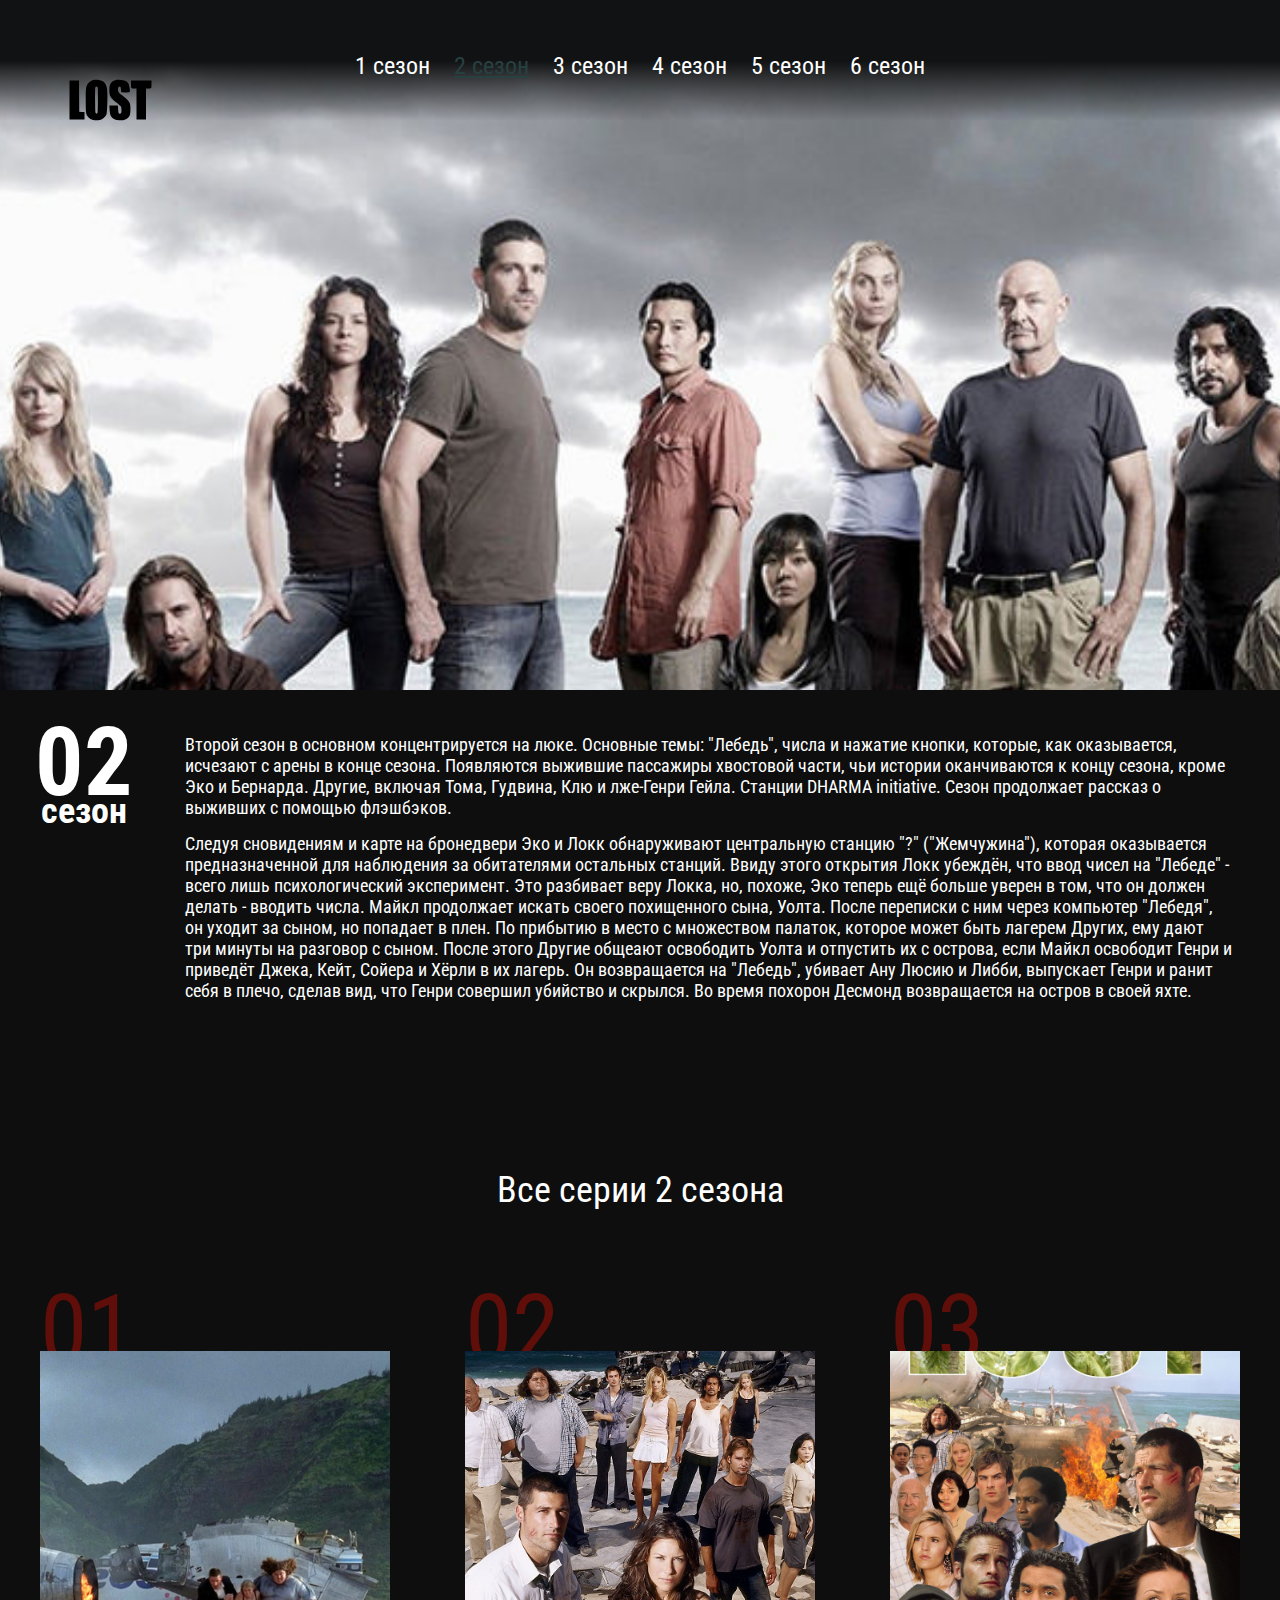
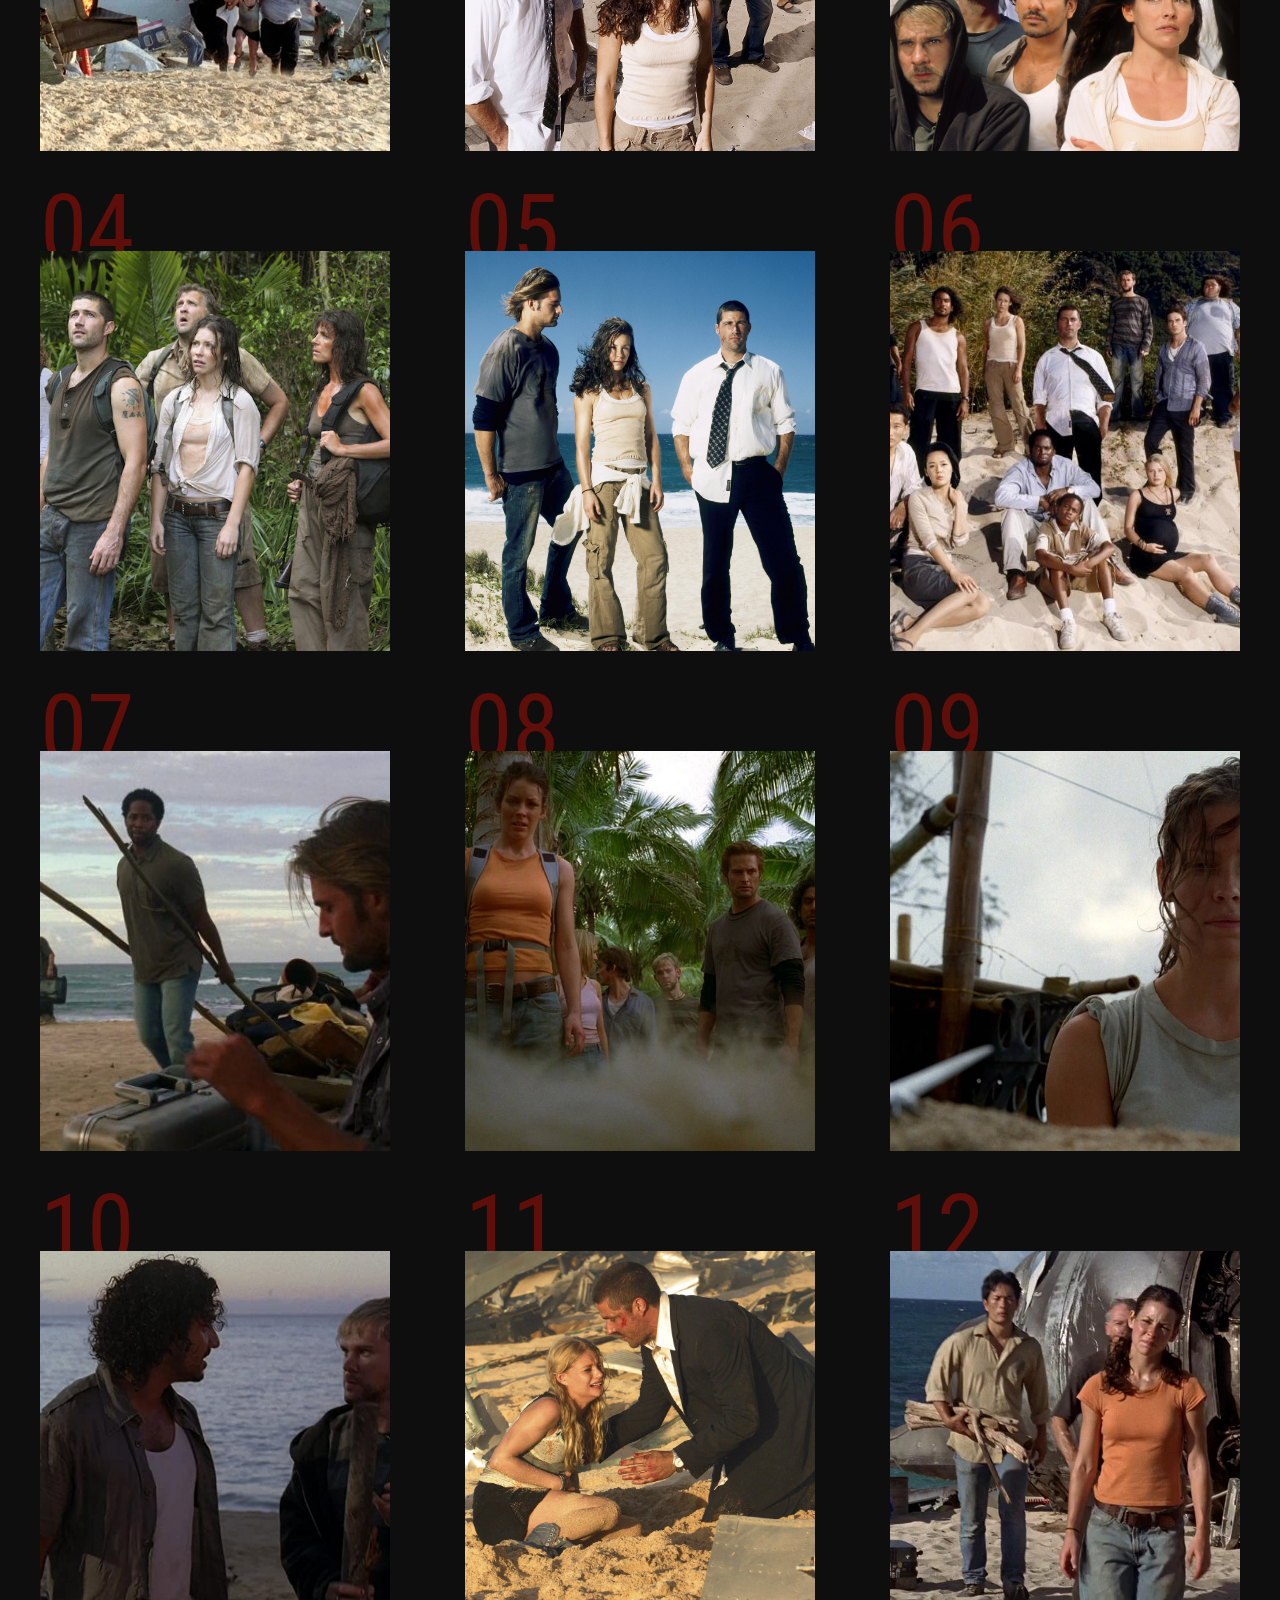
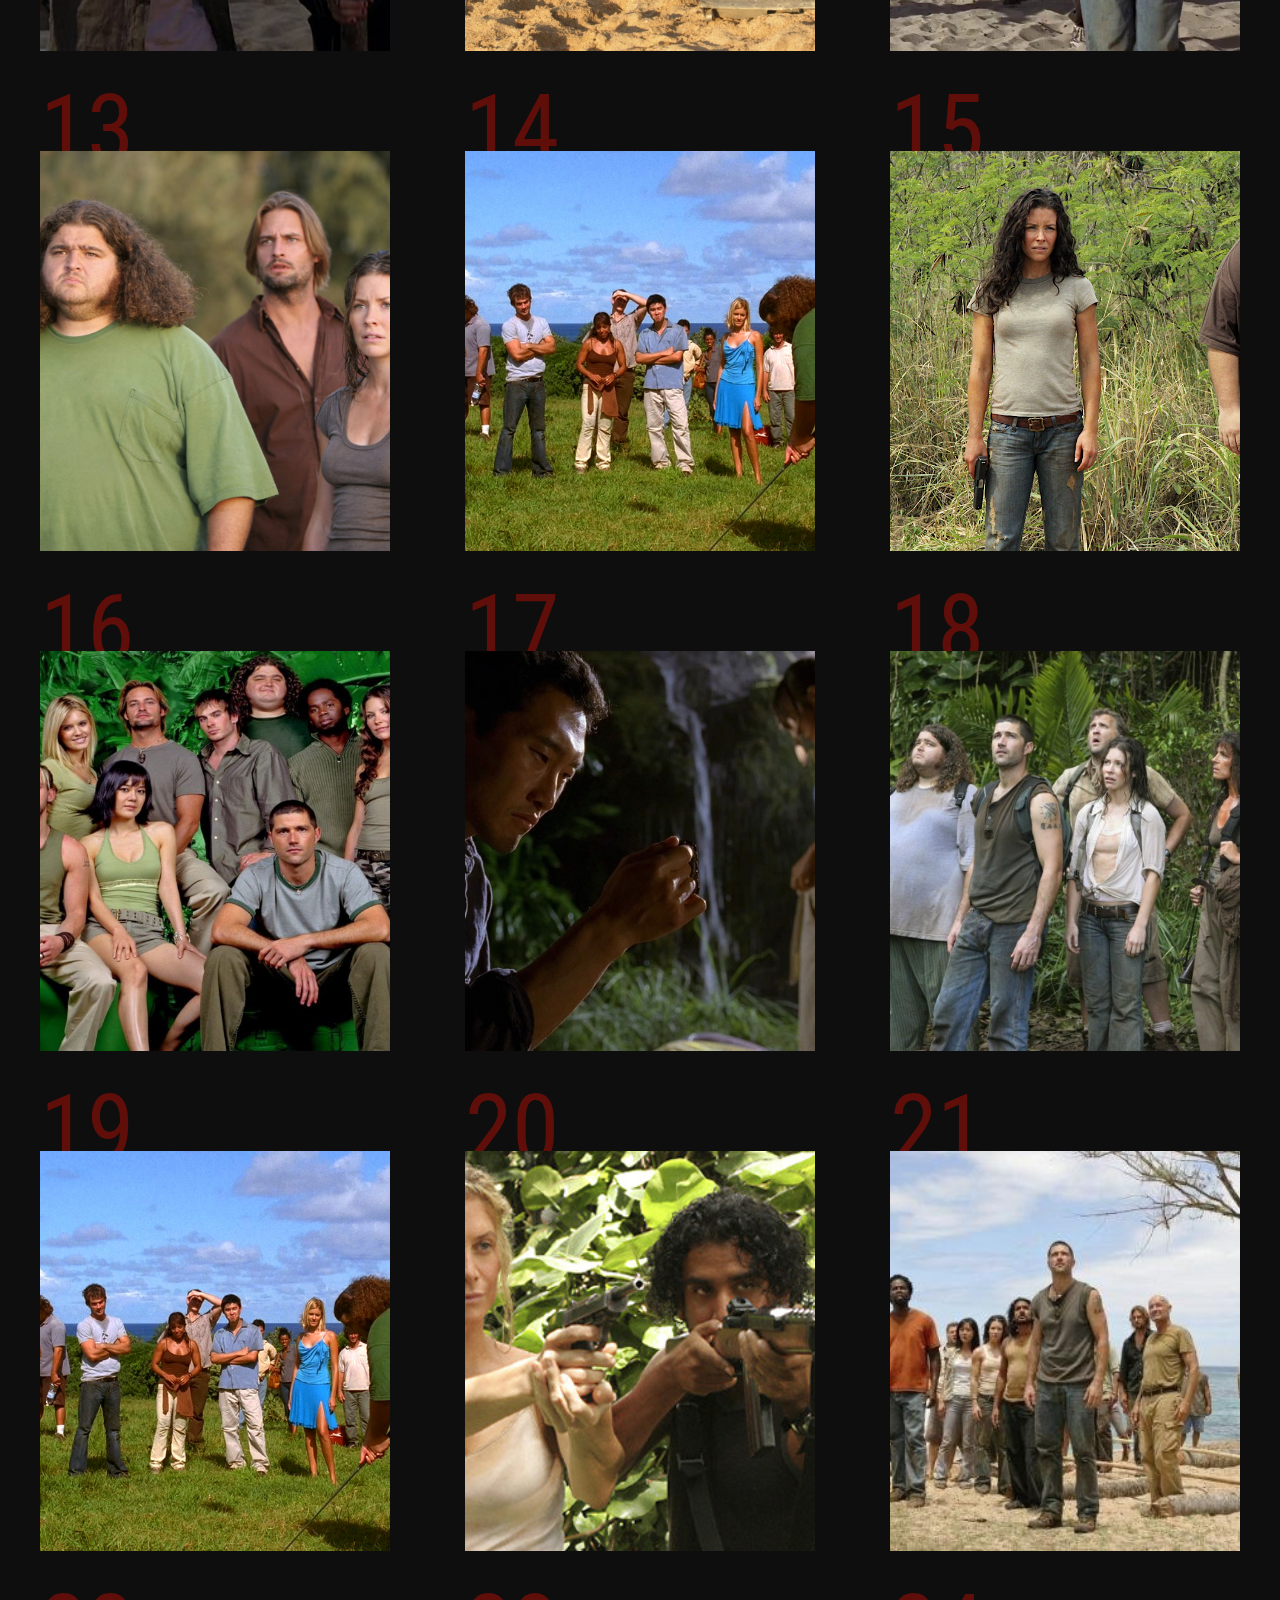
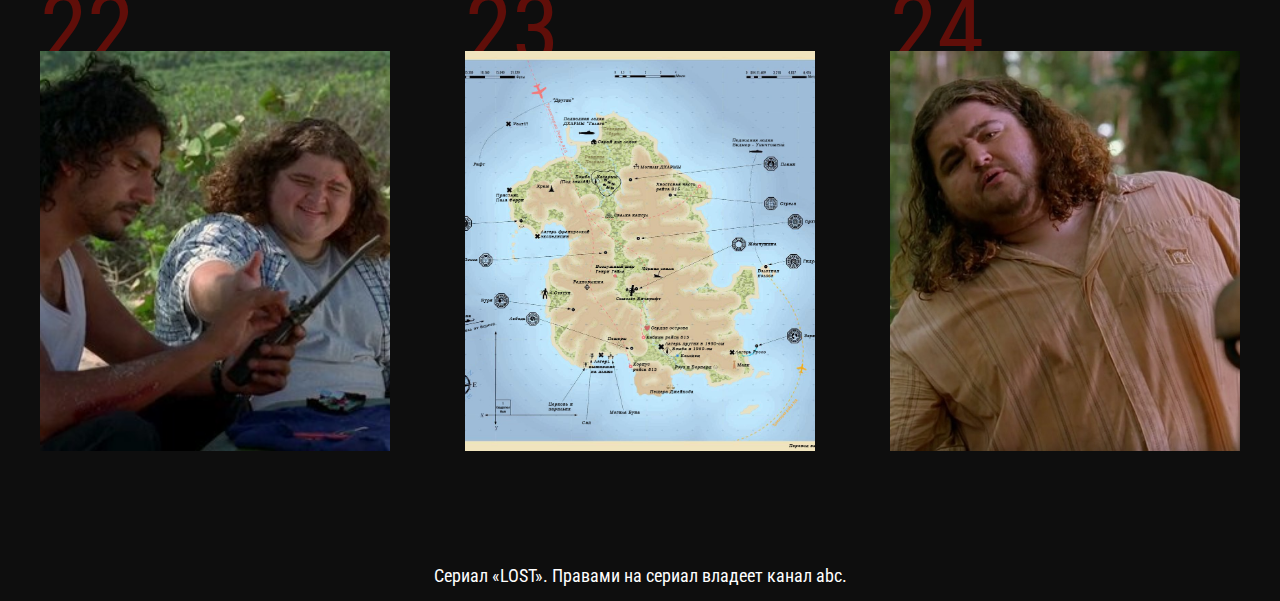
==== season-2.html @ 95870f81 "first release" ====
<!DOCTYPE html>
<html lang="ru">
<head>
	<meta charset="UTF-8">
	<meta name="viewport" content="width=device-width, initial-scale=1.0">
	<title>LOST</title>
		<link rel="stylesheet" href="css/reset.css">
	  <link rel="stylesheet" href="css/jquery.fancybox.css">
	  <link rel="stylesheet" href="css/style.css">
	  <link href="https://fonts.googleapis.com/css2?family=Roboto+Condensed:ital,wght@0,400;0,700;1,300&display=swap" rel="stylesheet"> 
</head>
<body>
	<header class=" page-header">
		<nav class="menu">
			<div class="menu__container">
				<button class="menu__btn"></button>
				<a href="index.html" class="page-logo">
					<img src="images/page-logo.svg" alt="logo">
				</a>
		      	<ul class="menu__list">
			        <li class="menu__list-item">
			          	<a class="menu__list-link " href="season-1.html">1 сезон </a>
			        </li>
			        <li class="menu__list-item">
			          	<a class="menu__list-link menu__list-link--active" href="#">2 сезон </a>
			        </li>
			        <li class="menu__list-item">
			          	<a class="menu__list-link" href="season-3.html">3 сезон </a>
			        </li>
			        <li class="menu__list-item">
			          	<a class="menu__list-link" href="season-4.html">4 сезон </a>
			        </li>
			        <li class="menu__list-item">
			          	<a class="menu__list-link" href="season-5.html">5 сезон </a>
			        </li>
			        <li class="menu__list-item">
			          	<a class="menu__list-link" href="season-6.html">6 сезон </a>
			        </li>        
		      	</ul>
			</div>
			
    	</nav>
    	<div class="season-info">
    		<div class="season-info__num">
    			02
    			<span>сезон </span>
    		</div>
    		<div class="season-info__text">
    			<p>
					Второй сезон в основном концентрируется на люке. Основные темы:

					"Лебедь", числа и нажатие кнопки, которые, как оказывается, исчезают с арены в конце сезона.
					Появляются выжившие пассажиры хвостовой части, чьи истории оканчиваются к концу сезона, кроме Эко и Бернарда.
					Другие, включая Тома, Гудвина, Клю и лже-Генри Гейла.
					Станции DHARMA initiative.
					Сезон продолжает рассказ о выживших с помощью флэшбэков.
    			</p>
    			<p>
					Следуя сновидениям и карте на бронедвери Эко и Локк обнаруживают центральную станцию "?" ("Жемчужина"), которая оказывается предназначенной для наблюдения за обитателями остальных станций. Ввиду этого открытия Локк убеждён, что ввод чисел на "Лебеде" - всего лишь психологический эксперимент. Это разбивает веру Локка, но, похоже, Эко теперь ещё больше уверен в том, что он должен делать - вводить числа. Майкл продолжает искать своего похищенного сына, Уолта. После переписки с ним через компьютер "Лебедя", он уходит за сыном, но попадает в плен. По прибытию в место с множеством палаток, которое может быть лагерем Других, ему дают три минуты на разговор с сыном. После этого Другие общеают освободить Уолта и отпустить их с острова, если Майкл освободит Генри и приведёт Джека, Кейт, Сойера и Хёрли в их лагерь. Он возвращается на "Лебедь", убивает Ану Люсию и Либби, выпускает Генри и ранит себя в плечо, сделав вид, что Генри совершил убийство и скрылся. Во время похорон Десмонд возвращается на остров в своей яхте.
				</p>
    		</div>
    	</div>
	</header>
	<section class="seasons section-page">
	    <div class="container">
	      <h3 class="title">
	        Все серии 2 сезона
	      </h3>
	      <ol class="seasons__inner">
	        <li class="seasons__item" style="background-image: url('images/serie1-1.jpg');">
	          <a class="seasons__link" data-fancybox='gallery' href="https://www.youtube.com/watch?v=a7GkdaLSxeQ">Смотреть</a>
	        </li>
	        <li class="seasons__item" style="background-image: url('images/serie1-2.jpg');">
	          <a class="seasons__link" data-fancybox='gallery' href="https://www.youtube.com/watch?v=a7GkdaLSxeQ">Смотреть</a>
	        </li>
	        <li class="seasons__item" style="background-image: url('images/serie1-3.jpg');">
	          <a class="seasons__link" data-fancybox='gallery' href="https://www.youtube.com/watch?v=a7GkdaLSxeQ">Смотреть</a>
	        </li>
	        <li class="seasons__item" style="background-image: url('images/serie1-4.jpg');">
	          <a class="seasons__link" data-fancybox='gallery' href="https://www.youtube.com/watch?v=a7GkdaLSxeQ">Смотреть</a>
	        </li>
	        <li class="seasons__item" style="background-image: url('images/serie1-5.jpg');">
	          <a class="seasons__link" data-fancybox='gallery' href="https://www.youtube.com/watch?v=a7GkdaLSxeQ">Смотреть</a>
	        </li>
	        <li class="seasons__item" style="background-image: url('images/serie1-6.jpg');">
	          <a class="seasons__link" data-fancybox='gallery' href="https://www.youtube.com/watch?v=a7GkdaLSxeQ">Смотреть</a>
	        </li>
	        <li class="seasons__item" style="background-image: url('images/serie1-7.jpg');">
	          <a class="seasons__link" data-fancybox='gallery' href="https://www.youtube.com/watch?v=a7GkdaLSxeQ">Смотреть</a>
	        </li>
	        <li class="seasons__item" style="background-image: url('images/serie1-8.jpg');">
	          <a class="seasons__link" data-fancybox='gallery' href="https://www.youtube.com/watch?v=a7GkdaLSxeQ">Смотреть</a>
	        </li>
	        <li class="seasons__item" style="background-image: url('images/serie1-9.jpg');">
	          <a class="seasons__link" data-fancybox='gallery' href="https://www.youtube.com/watch?v=a7GkdaLSxeQ">Смотреть</a>
	        </li>
	        <li class="seasons__item" style="background-image: url('images/serie1-10.jpg');">
	          <a class="seasons__link" data-fancybox='gallery' href="https://www.youtube.com/watch?v=a7GkdaLSxeQ">Смотреть</a>
	        </li>
			  <li class="seasons__item" style="background-image: url('images/serie1-11.jpg');">
				  <a class="seasons__link" data-fancybox='gallery' href="https://www.youtube.com/watch?v=a7GkdaLSxeQ">Смотреть</a>
			  </li>
			  <li class="seasons__item" style="background-image: url('images/serie1-12.jpg');">
				  <a class="seasons__link" data-fancybox='gallery' href="https://www.youtube.com/watch?v=a7GkdaLSxeQ">Смотреть</a>
			  </li>
			  <li class="seasons__item" style="background-image: url('images/serie1-13.jpg');">
				  <a class="seasons__link" data-fancybox='gallery' href="https://www.youtube.com/watch?v=a7GkdaLSxeQ">Смотреть</a>
			  </li>
			  <li class="seasons__item" style="background-image: url('images/serie1-14.jpg');">
				  <a class="seasons__link" data-fancybox='gallery' href="https://www.youtube.com/watch?v=a7GkdaLSxeQ">Смотреть</a>
			  </li>
			  <li class="seasons__item" style="background-image: url('images/serie1-15.jpg');">
				  <a class="seasons__link" data-fancybox='gallery' href="https://www.youtube.com/watch?v=a7GkdaLSxeQ">Смотреть</a>
			  </li>
			  <li class="seasons__item" style="background-image: url('images/serie1-16.jpg');">
				  <a class="seasons__link" data-fancybox='gallery' href="https://www.youtube.com/watch?v=a7GkdaLSxeQ">Смотреть</a>
			  </li>
			  <li class="seasons__item" style="background-image: url('images/serie1-17.jpg');">
				  <a class="seasons__link" data-fancybox='gallery' href="https://www.youtube.com/watch?v=a7GkdaLSxeQ">Смотреть</a>
			  </li>
			  <li class="seasons__item" style="background-image: url('images/serie1-18.jpg');">
				  <a class="seasons__link" data-fancybox='gallery' href="https://www.youtube.com/watch?v=a7GkdaLSxeQ">Смотреть</a>
			  </li>
			  <li class="seasons__item" style="background-image: url('images/serie1-19.jpg');">
				  <a class="seasons__link" data-fancybox='gallery' href="https://www.youtube.com/watch?v=a7GkdaLSxeQ">Смотреть</a>
			  </li>
			  <li class="seasons__item" style="background-image: url('images/serie1-20.jpg');">
				  <a class="seasons__link" data-fancybox='gallery' href="https://www.youtube.com/watch?v=a7GkdaLSxeQ">Смотреть</a>
			  </li>
			  <li class="seasons__item" style="background-image: url('images/serie1-21.jpg');">
				  <a class="seasons__link" data-fancybox='gallery' href="https://www.youtube.com/watch?v=a7GkdaLSxeQ">Смотреть</a>
			  </li>
			  <li class="seasons__item" style="background-image: url('images/serie1-22.jpg');">
				  <a class="seasons__link" data-fancybox='gallery' href="https://www.youtube.com/watch?v=a7GkdaLSxeQ">Смотреть</a>
			  </li>
			  <li class="seasons__item" style="background-image: url('images/serie1-23.jpg');">
				  <a class="seasons__link" data-fancybox='gallery' href="https://www.youtube.com/watch?v=a7GkdaLSxeQ">Смотреть</a>
			  </li>
			  <li class="seasons__item" style="background-image: url('images/serie1-24.jpg');">
				  <a class="seasons__link" data-fancybox='gallery' href="https://www.youtube.com/watch?v=a7GkdaLSxeQ">Смотреть</a>
			  </li>

	      </ol>
	    </div>
  </section>
	<footer class="footer">
		<div class="container"> 
	  		<p class="copy">
				Сериал «LOST». Правами на сериал владеет канал abc.
	  		</p>
		</div>
  
  </footer>
  <script src="https://ajax.googleapis.com/ajax/libs/jquery/3.4.1/jquery.min.js"></script>
  <script src="js/jquery.fancybox.min.js"></script>
  <script src="js/main.js"></script>	
</body>
</html>
---- css/style.css ----
*{
	box-sizing: border-box;
}
body{
	background-color: #0E0E0E;
	color: #fff;
	font-family: 'Roboto Condensed', sans-serif;
	font-weight: 400;
	font-size: 18px;
	line-height: 21px;
}
a{
	color: inherit;
	text-decoration: none;
}
ul{
	list-style: none;
}
.container{
	max-width: 1220px;
	padding: 0 10px;
	margin: 0 auto;
}
.section-page{
	padding: 100px 0;
}
.title{
	text-align: center;
	margin-bottom: 100px;
	font-weight: 400;
	font-size: 36px;
}
.header{
	background-image: url("../images/header-bg.jpg");
	height: 100vh;
	background-size: cover;
	background-repeat: no-repeat;
	background-position: center 50px;
	text-align: center;
	position: relative;
}
.header::after{
	content: '';
	position: absolute;
	height: 70px;
	bottom: 0;
	left: 0;
	width: 100%;
	background: linear-gradient(180deg, #0E0E0E 0%, rgba(17, 17, 17, 0.850295) 16.53%, rgba(32, 31, 33, 0) 100%);
transform: rotate(180deg);
}
.menu{
	position: relative;
	padding: 50px 0 58px;
	background: linear-gradient(180deg, #111213 0%, #111213 43.62%, rgba(32, 31, 33, 0) 86.33%);
}
.menu__list{
	display: flex;
	justify-content: center;
	
}
.menu__list-item{
	padding: 0 12px;
}
.menu__list-link{
	font-size: 36px;
	line-height: 42px;
}
.menu__list-link:hover{
	color: #274141;
	text-decoration: underline;
}
.logo{
	padding-top: 17vh;
}
.menu__btn{
	display: none;
}
.about__inner{
	display: flex;
}
.about__info{
	width: 375px;
	margin-right: 50px;
	flex:none;
}
.about__info-item{
	margin-bottom: 25px; 
	color:#E5E5E5;
}
.about__info-item span{
	display: block;
}
.about__text p{
	margin-bottom: 25px;
}
.video{
	background-image: url("../images/video-bg.jpg");
	height: 100vh;
	background-size: cover;
	background-position: center center ;
	background-repeat: no-repeat;
	text-align: right;
}
.video__text{
	
	font-style: italic;
	font-weight: 700;
	font-size: 72px;
	line-height: 84px;
	color: #274141;
	padding-top: 65vh;

}
.video__text span{
	display: block;
	padding-right: 300px;
}
.video__btn{
	padding-left: 112px;
	position: relative;
	margin-right: 230px;
}
.video__btn::before{
	content: '';
	position: absolute;
	width: 100px;
	height: 100px;
	left: 0;
	top: -40px;
	background-image: url("../images/youtube.svg");

}
.seasons__inner{
	display: grid;
	grid-template-columns: repeat(auto-fill, minmax(300px, 1fr));
	grid-gap: 100px 75px;
	counter-reset: number;
	padding-top: 50px;

}
.seasons__item{
	height: 400px;
	background-repeat: no-repeat;
	background-position: center center;
	background-size: cover;
	list-style: none;
	position: relative;
	display: flex;
	justify-content: center;
	align-items: center;

}
.seasons__item:hover .seasons__link{
	opacity: 1;
}
.seasons__item::before{
	content:'0' counter(number);
	counter-increment: number;
	position: absolute;
	font-size: 96px;
	line-height: 112px;
	color: #600E09;
	left: 0;
	top: -78px;
	z-index: -1;
}
.seasons__item:nth-child(n+10)::before{
	content: counter(number);
}
.seasons__item:hover::after{
	content: '';
	position: absolute;
	top: 0;
	left: 0;
	right: 0;
	bottom: 0;
	background: rgba(14, 14, 14, 0.8);
}

.seasons__link{
	font-size: 36px;
	line-height: 42px;
	padding: 12px 78px 11px;
	background-color: #0E0E0E;
	opacity: 0;
	transition: all .3s;
	z-index: 2;
}
.heroes__inner{
	display: flex;
	justify-content: space-between;
}
.heroes__slider-img{
	max-width: 775px;
}
.heroes__slider-text{
	max-width: 350px;
}
.slick__btn{
	position: absolute;
	top: 35%;
	transform: translateY(50%);
	border: none;
	background-color: transparent;
	z-index: 3;
	cursor: pointer;
}
.slick-prev{
	left: 38px;
	
}
.slick-next{
	right: 38px;
}
.heroes__name{
	font-style: italic;
	font-weight: 300;
	font-size: 72px;
	line-height: 84px;
	color: #274141;
	margin-bottom: 44px;
}
.heroes__text p{
	margin-bottom: 20px;


}
.copy{
	padding:14px 0 15px;
	text-align: center ;
}
/*season-1*/
.menu__list-link--active{
	color: #274141;
	text-decoration: underline;
}
.page-header{
	background-image: url('../images/season1-bg.jpg');
	background-repeat: no-repeat;
	background-position: center center;
	background-size: cover;
	height: 90vh;
	position: relative;
}

.menu__container{
	max-width: 1385px;
	margin: 0 auto;
	position: relative;


}
.page-logo{
	position: absolute;
	left: 0;
}
.season-info{
	position: absolute;
	display: flex;
	max-width: 1385px;
	padding:44px 47px 64px 35px ;
	background-color: #0E0E0E;
	left: 0;
	right: 0;
	bottom: 0;
	margin: 0 auto;
}
.season-info__num{
	font-weight: bold;
	font-size: 96px;
	line-height: 56px;
	text-align: center ;
	margin-right: 52px;
}
.season-info__num span{
	display: block;
	font-size: 36px;
	line-height: 42px;
}
.season-info__text p{
	margin-bottom: 15px;
}
/*end season-1*/
/*start media*/
@media(max-width: 1366px){
	.logo__img{
		width: 50%;
	}
	.menu__list-link{
		font-size: 24px;
		line-height: 32px;
	}
	.about__info{
		width: 250px;
	}
	.page-header{
		height: 120vh;
	}
	.page-logo{
		left: 10px;
	}
}
@media(max-width: 1200px){
	.heroes__inner{
		display: block;
	}
	.heroes__slider-img{
		max-width: 100%;
	}
	.heroes__slider-text {
    max-width: 100%;
}
}
@media(max-width: 1090px){
	.season__item{
		height: 340px;
	}	
}
@media(max-width: 992px){
	.video__text{
		font-size: 48px;
		line-height: 56px;
	}
	.video__text span{
		padding-right: 200px;
	}
	.video__btn{
		padding-left: 150px;
		margin-right: 30px;
	}
	.page-logo{
		display: none;
	}
}
@media(max-width: 768px){
	.about__inner{
		display: block;
	}
	.section-page{
		padding: 50px 0;
	}
	.title{
		margin-bottom: 50px;
	}
	body{
		font-size: 16px;
		line-height: 19px;
	}
	.season__inner{
		grid-gap: 50px 50px;
	}
	.heroes__name{
		margin-bottom: 20px;
		font-size: 46px;
		line-height: 36px;
	}
	.page-header {
    height: 150vh;
	}
	.season-info{
		display: block;
	}
}
@media(max-width: 640px){
	.menu{
		padding: 0;
		background: linear-gradient(180deg, #111213 0%, #111213 10.62%, rgba(32, 31, 33, 0) 86.33%);
	}
	.menu__list{
		display: block;
		transform: translateY(-130%);
		transition: all .3s;
	}
	.menu__list.menu__list--active{
		transform: translateY(0%);
		padding: 100px 0 50px;
		background-color: #0e0e0e;
		opacity: 0.5;
	}
	.menu__list-item{
		text-align: center;
	}
	.menu__list-link{
		display: block;
		padding-top: 10px;
	}
	.page-heder{
		height: 180vh;

	}
	.page-logo{
		display: block;
		padding-top: 10px;
		z-index: 10;
	}
	.logo{
		padding-top: 20vh;
	}
	.menu__btn{
		display: block;
		width: 50px;
		height: 40px;
		cursor: pointer;
		position: absolute;
		top: 10px;
		right: 20px;
		z-index:10;
		display: flex;
		align-items: center;
		background-color: transparent;
		border: none;
		padding: 0;

	}
	.menu__btn span{
		background-color: #fff;
		height: 3px;
		width: 50px;
	}
	.menu__btn::after, .menu__btn::before{
		content:"";
		width: 50px;
		height: 3px;
		background-color: #fff;
		position: absolute;
	}
	.menu__btn::before{
		top: 0;
		left: 0;
	}
	.menu__btn::after{
		bottom: 0;
		left: 0;
	}
	.video__text span{
		padding-right: 100px;
	}
	.video__text {
	    font-size: 30px;
	    line-height: 36px;
	}
	.video__btn {
	    padding-left: 110px;
	    margin-right: 20px;
	}
}
@media(max-width: 480px){
	.page-header{
		height: 180vh;
	}
	.menu__list{
		z-index: 20;
	}

	.video__text {
	    font-size: 18px;
	    line-height: 20px;
	}
	.video__text span {
    	padding-right: 80px;
	}
	.video__btn {
	    padding-left: 40px;
	    margin-right: 0
	}
	.video__btn::before{
		width: 50px;
		height: 50px;
		background-size: cover;
	}

}


/*end media*/
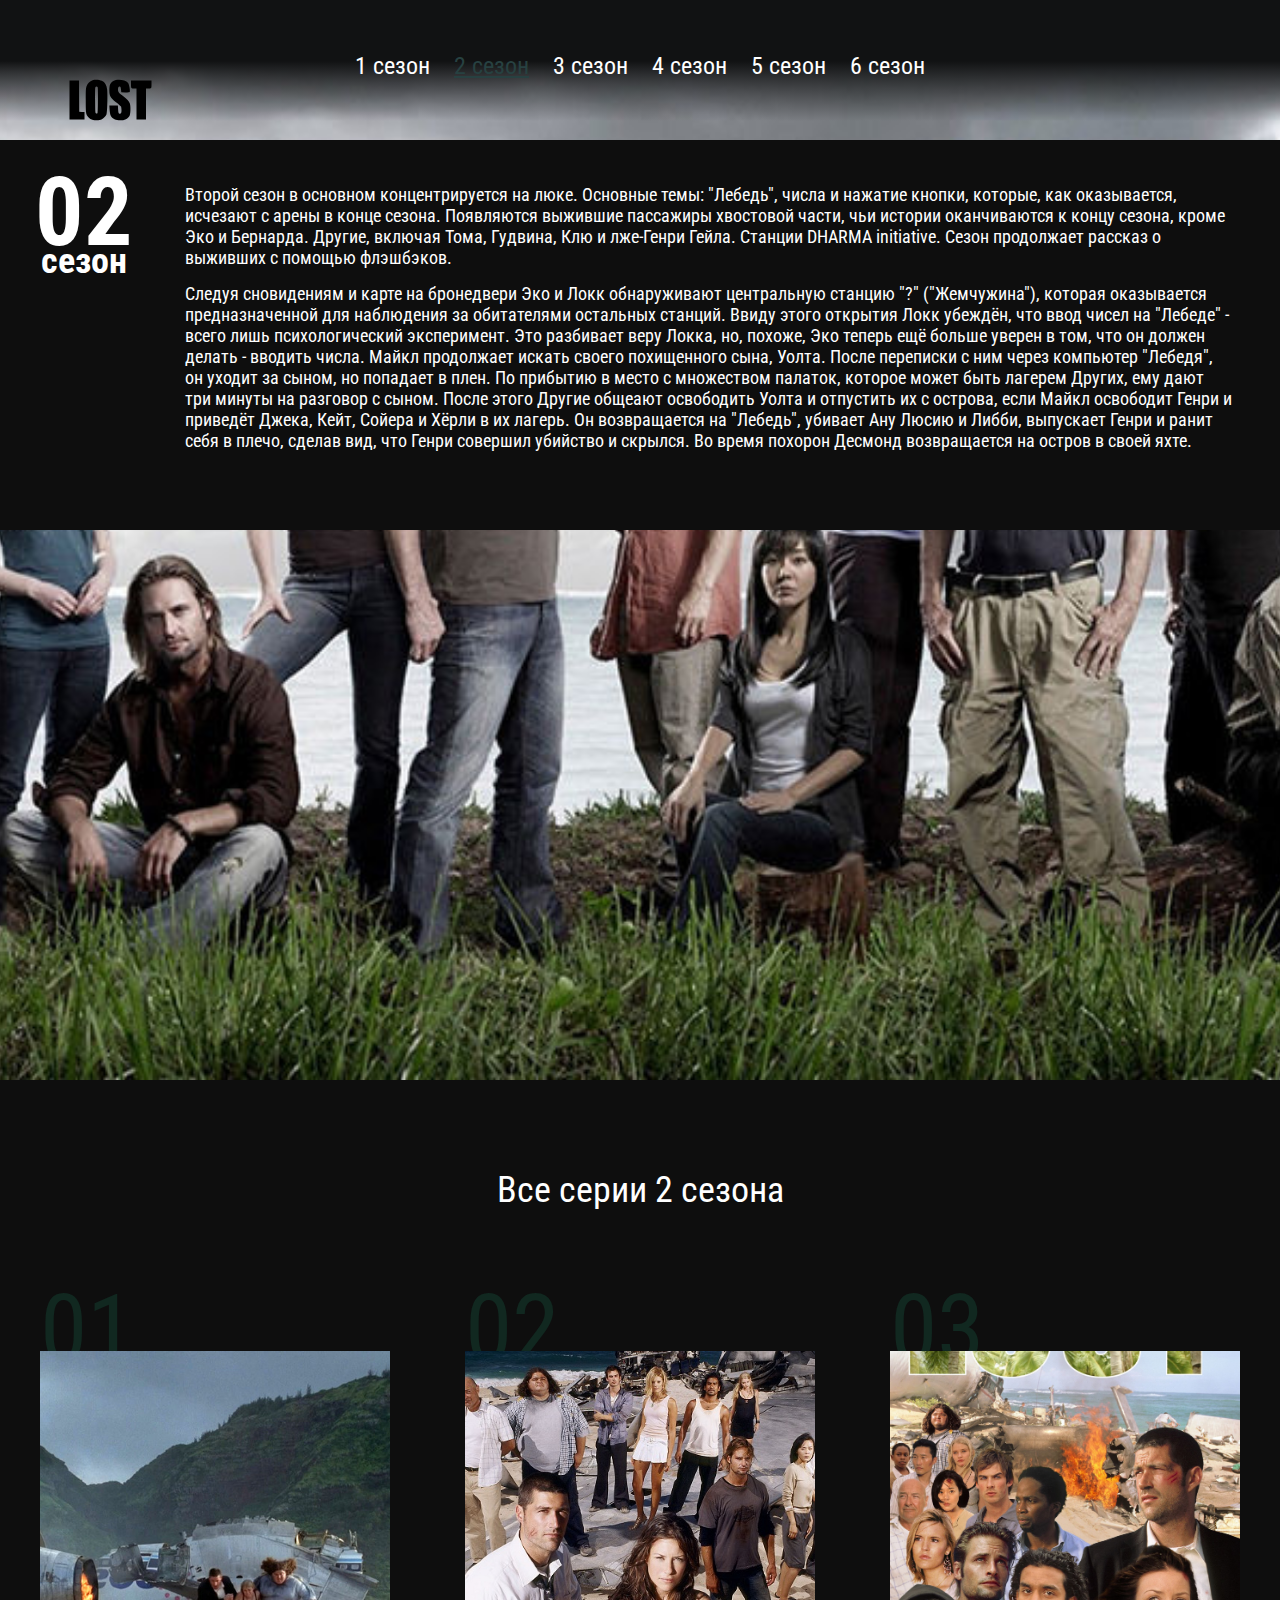
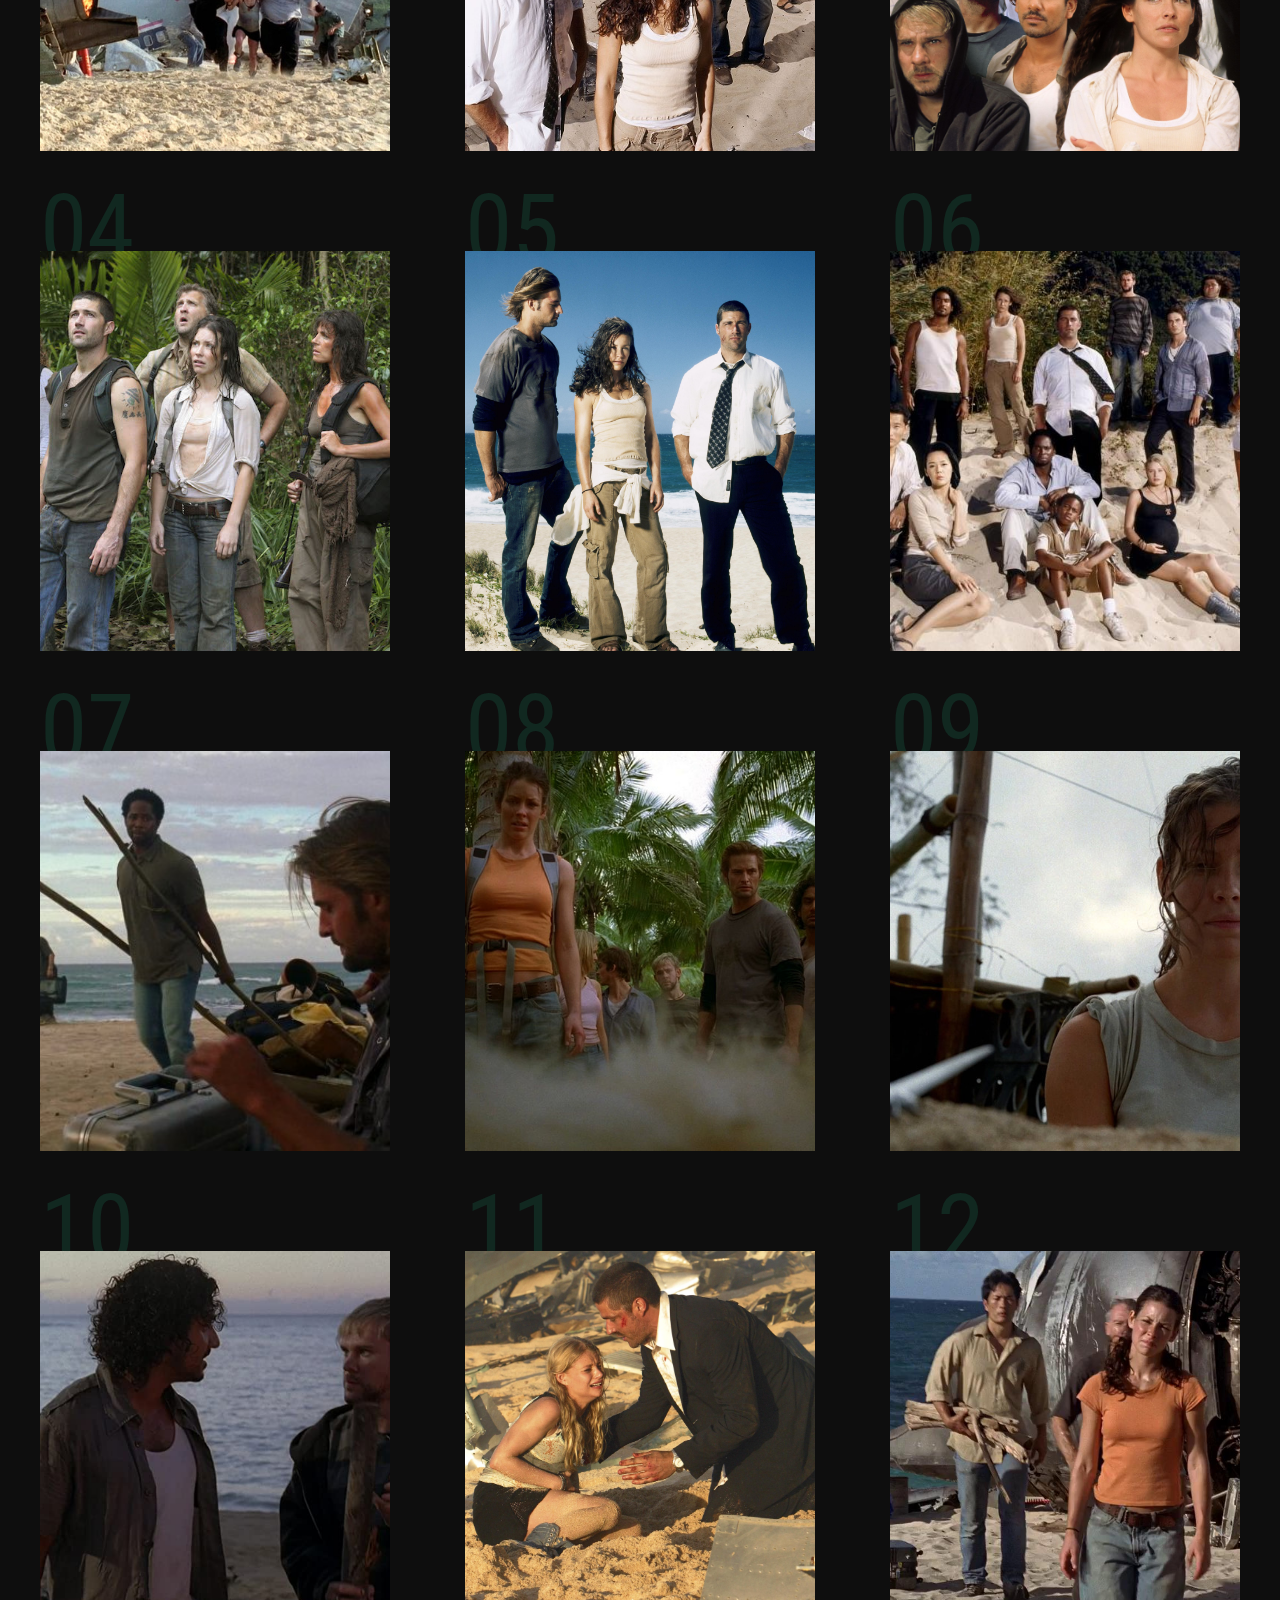
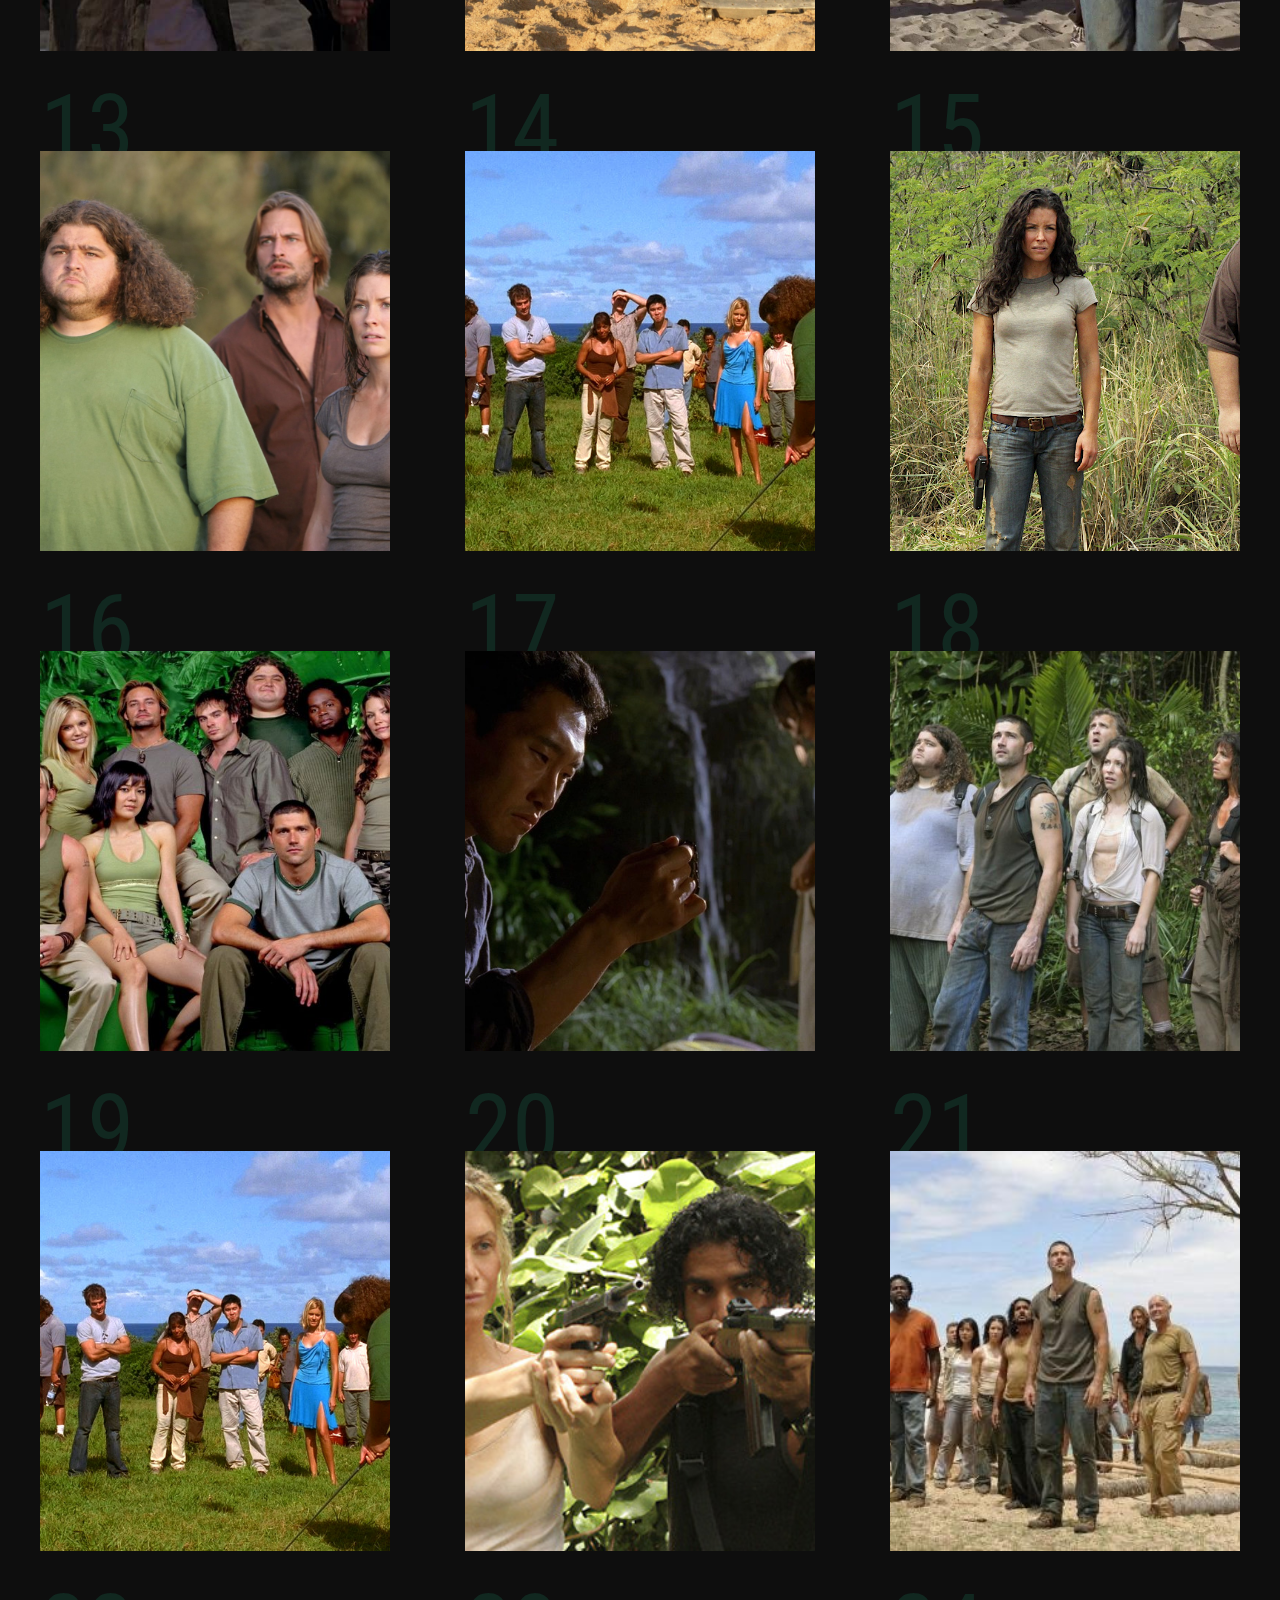
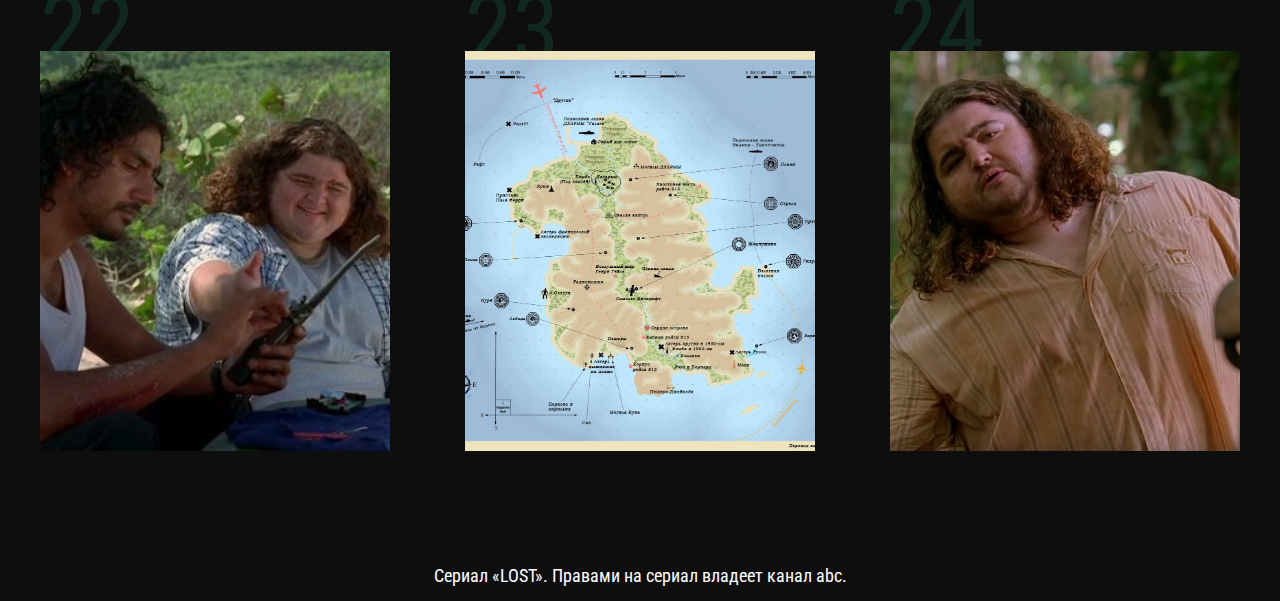
==== commit f5b80426: "fix bugs" ====
--- a/season-2.html
+++ b/season-2.html
@@ -13,7 +13,9 @@
 	<header class=" page-header">
 		<nav class="menu">
 			<div class="menu__container">
-				<button class="menu__btn"></button>
+				<button class="menu__btn">
+					<span></span>
+				</button>
 				<a href="index.html" class="page-logo">
 					<img src="images/page-logo.svg" alt="logo">
 				</a>
--- a/css/style.css
+++ b/css/style.css
@@ -160,7 +160,7 @@
 	position: absolute;
 	font-size: 96px;
 	line-height: 112px;
-	color: #600E09;
+	color: #112820;
 	left: 0;
 	top: -78px;
 	z-index: -1;
@@ -256,7 +256,7 @@
 	left: 0;
 }
 .season-info{
-	position: absolute;
+	position: static;
 	display: flex;
 	max-width: 1385px;
 	padding:44px 47px 64px 35px ;
@@ -330,7 +330,10 @@
 		margin-right: 30px;
 	}
 	.page-logo{
-		display: none;
+		//display: none;
+	}
+	.page-header{
+		height: 130vh;
 	}
 }
 @media(max-width: 768px){
@@ -356,7 +359,10 @@
 		line-height: 36px;
 	}
 	.page-header {
-    height: 150vh;
+    height: 50vh;
+	}
+	.page-logo{
+		display: block;
 	}
 	.season-info{
 		display: block;
@@ -390,7 +396,7 @@
 
 	}
 	.page-logo{
-		display: block;
+
 		padding-top: 10px;
 		z-index: 10;
 	}
@@ -433,6 +439,9 @@
 		bottom: 0;
 		left: 0;
 	}
+	.season-info{
+		position: static ;
+	}
 	.video__text span{
 		padding-right: 100px;
 	}
@@ -446,8 +455,11 @@
 	}
 }
 @media(max-width: 480px){
+	.title{
+		margin-top: 50px;
+	}
 	.page-header{
-		height: 180vh;
+		height: 60vh;
 	}
 	.menu__list{
 		z-index: 20;
@@ -469,7 +481,9 @@
 		height: 50px;
 		background-size: cover;
 	}
-
+	season__inner{
+		padding-top: 100px;
+	}
 }
 
 
